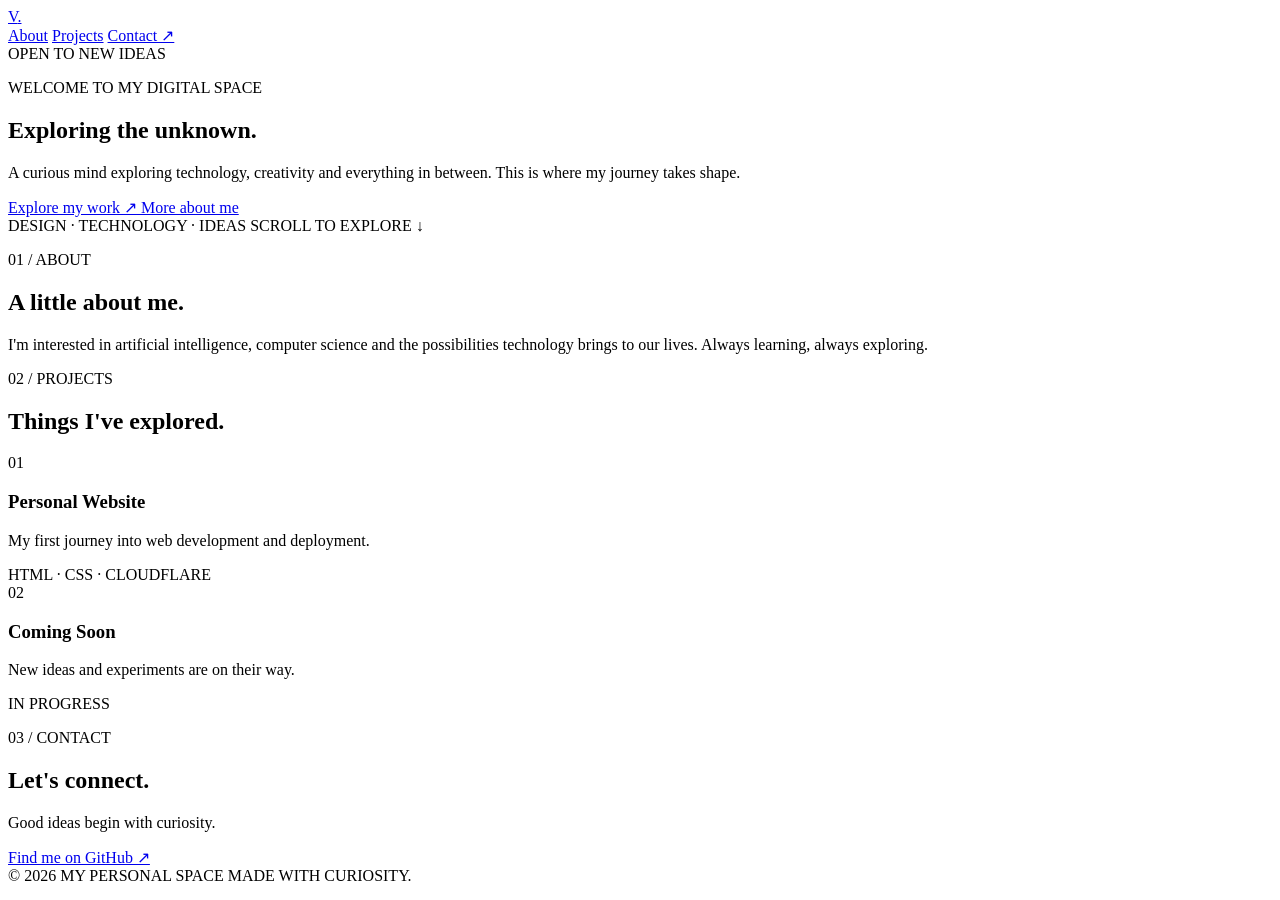
==== index.html @ 7385dcb7 "Add utils folder" ====
<!DOCTYPE html>
<html lang="en">
<head>
  <meta charset="UTF-8">
  <meta name="viewport" content="width=device-width, initial-scale=1.0">
  <meta name="theme-color" content="#080812">
  <meta name="description" content="A personal space for creativity, technology and exploration.">
  <title>My Personal Space</title>
  <link rel="stylesheet" href="style.css">
</head>

<body>
  <div class="ambient ambient-one"></div>
  <div class="ambient ambient-two"></div>

  <header class="navbar">
    <a href="#" class="logo">V<span>.</span></a>

    <nav>
      <a href="#about">About</a>
      <a href="#projects">Projects</a>
      <a href="#contact" class="nav-contact">Contact ↗</a>
    </nav>
  </header>

  <main>
    <section class="hero">
      <div class="status">
        <span class="status-dot"></span>
        OPEN TO NEW IDEAS
      </div>

      <p class="eyebrow">WELCOME TO MY DIGITAL SPACE</p>

      <h1>
        Exploring the
        <span class="gradient-text">unknown.</span>
      </h1>

      <p class="intro">
        A curious mind exploring technology,
        creativity and everything in between.
        This is where my journey takes shape.
      </p>

      <div class="hero-actions">
        <a href="#projects" class="button primary">
          Explore my work <span>↗</span>
        </a>
        <a href="#about" class="button secondary">
          More about me
        </a>
      </div>

      <div class="hero-footer">
        <span>DESIGN · TECHNOLOGY · IDEAS</span>
        <span>SCROLL TO EXPLORE ↓</span>
      </div>
    </section>

    <section class="content-section" id="about">
      <p class="section-label">01 / ABOUT</p>
      <h2>A little about me.</h2>
      <p>
        I'm interested in artificial intelligence,
        computer science and the possibilities
        technology brings to our lives.
        Always learning, always exploring.
      </p>
    </section>

    <section class="content-section" id="projects">
      <p class="section-label">02 / PROJECTS</p>
      <h2>Things I've explored.</h2>

      <div class="project-grid">
        <article class="project-card">
          <span class="project-number">01</span>
          <h3>Personal Website</h3>
          <p>My first journey into web development and deployment.</p>
          <span class="project-tag">HTML · CSS · CLOUDFLARE</span>
        </article>

        <article class="project-card">
          <span class="project-number">02</span>
          <h3>Coming Soon</h3>
          <p>New ideas and experiments are on their way.</p>
          <span class="project-tag">IN PROGRESS</span>
        </article>
      </div>
    </section>

    <section class="content-section contact" id="contact">
      <p class="section-label">03 / CONTACT</p>
      <h2>Let's connect.</h2>
      <p>Good ideas begin with curiosity.</p>
      <a href="https://github.com/" target="_blank" rel="noopener noreferrer">
        Find me on GitHub ↗
      </a>
    </section>
  </main>

  <footer>
    <span>© 2026 MY PERSONAL SPACE</span>
    <span>MADE WITH CURIOSITY.</span>
  </footer>
</body>
</html>
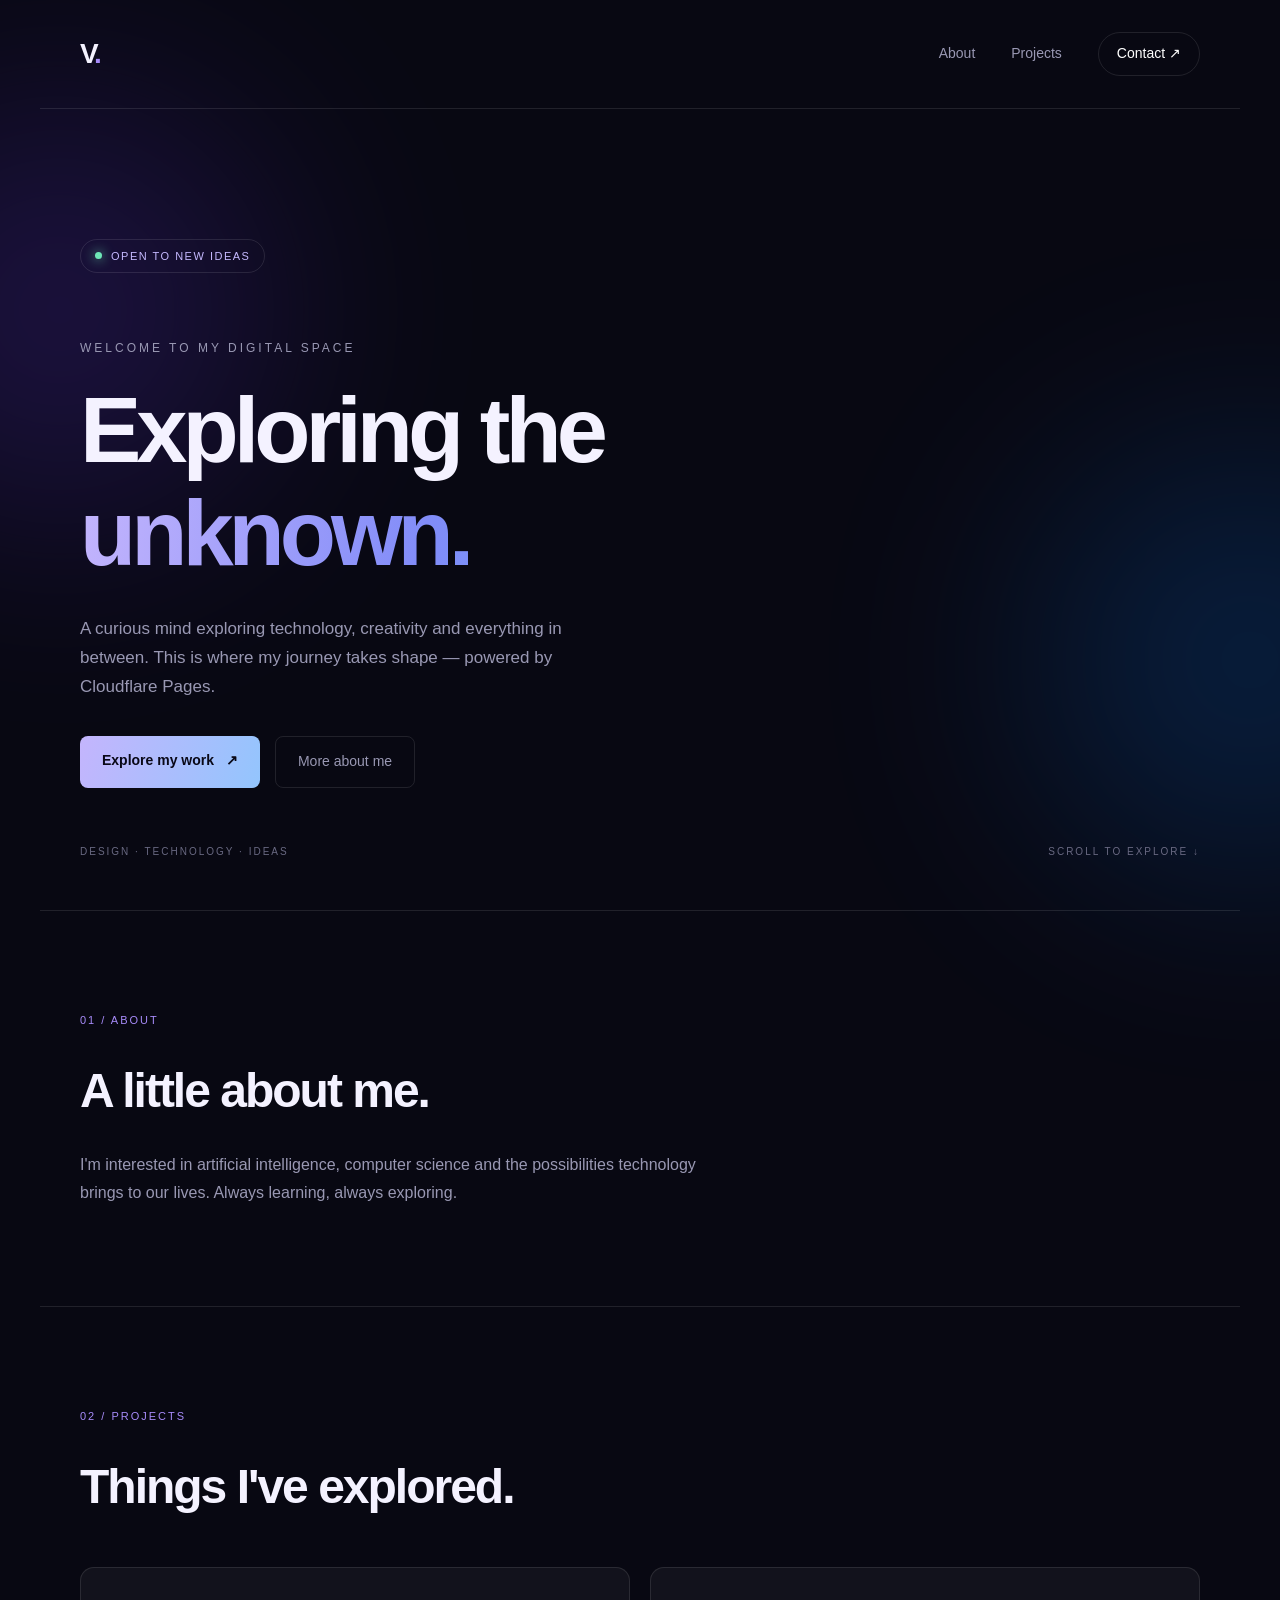
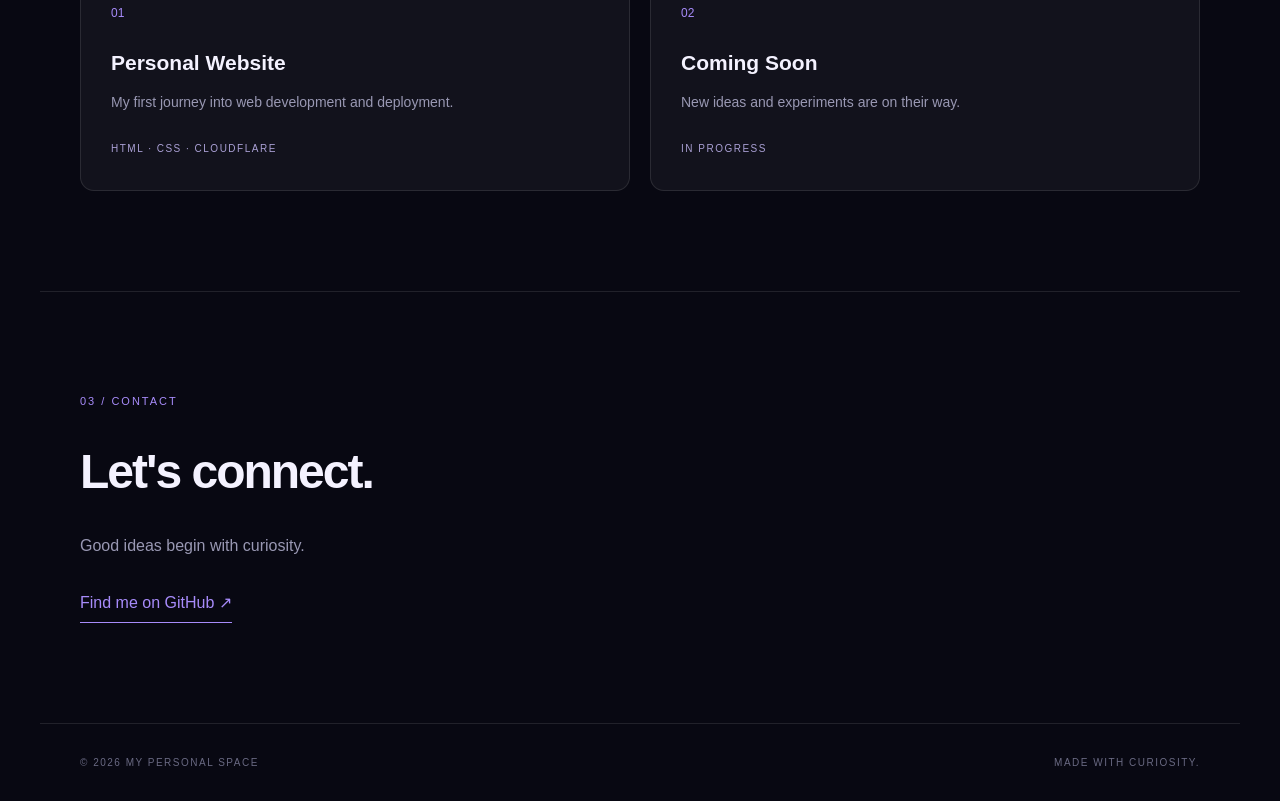
==== commit 9078a05a: "Update intro text to include Cloudflare Pages" ====
--- a/index.html
+++ b/index.html
@@ -40,7 +40,7 @@
       <p class="intro">
         A curious mind exploring technology,
         creativity and everything in between.
-        This is where my journey takes shape.
+        This is where my journey takes shape — powered by Cloudflare Pages.
       </p>
 
       <div class="hero-actions">
--- a/style.css
+++ b/style.css
@@ -0,0 +1,416 @@
+
+/* =========================
+   1. Global settings
+========================= */
+
+:root {
+  --bg: #080812;
+  --surface: rgba(255, 255, 255, 0.045);
+  --text: #f4f2ff;
+  --muted: #9998b3;
+  --purple: #a78bfa;
+  --blue: #60a5fa;
+  --border: rgba(255, 255, 255, 0.1);
+}
+
+* {
+  margin: 0;
+  padding: 0;
+  box-sizing: border-box;
+  scroll-behavior: smooth;
+}
+
+body {
+  min-height: 100vh;
+  overflow-x: hidden;
+  background: var(--bg);
+  color: var(--text);
+  font-family: Inter, -apple-system, BlinkMacSystemFont,
+    "Segoe UI", sans-serif;
+  line-height: 1.7;
+}
+
+a {
+  color: inherit;
+  text-decoration: none;
+}
+
+/* =========================
+   2. Background effects
+========================= */
+
+.ambient {
+  position: absolute;
+  width: 420px;
+  height: 420px;
+  border-radius: 50%;
+  filter: blur(120px);
+  opacity: 0.2;
+  pointer-events: none;
+  animation: float 10s ease-in-out infinite alternate;
+}
+
+.ambient-one {
+  top: 100px;
+  left: -150px;
+  background: #713cff;
+}
+
+.ambient-two {
+  top: 450px;
+  right: -180px;
+  background: #087cf5;
+  animation-delay: -5s;
+}
+
+@keyframes float {
+  from {
+    transform: translate(0, 0);
+  }
+  to {
+    transform: translate(60px, 40px);
+  }
+}
+
+/* =========================
+   3. Navigation
+========================= */
+
+.navbar {
+  position: relative;
+  z-index: 2;
+  max-width: 1200px;
+  margin: auto;
+  padding: 30px 40px;
+  display: flex;
+  align-items: center;
+  justify-content: space-between;
+  border-bottom: 1px solid var(--border);
+}
+
+.logo {
+  font-size: 28px;
+  font-weight: 800;
+  letter-spacing: -2px;
+}
+
+.logo span {
+  color: var(--purple);
+}
+
+.navbar nav {
+  display: flex;
+  align-items: center;
+  gap: 36px;
+  font-size: 14px;
+  color: var(--muted);
+}
+
+.navbar nav a {
+  transition: color 0.3s;
+}
+
+.navbar nav a:hover {
+  color: white;
+}
+
+.navbar .nav-contact {
+  color: white;
+  border: 1px solid var(--border);
+  padding: 9px 18px;
+  border-radius: 30px;
+}
+
+/* =========================
+   4. Hero section
+========================= */
+
+main {
+  position: relative;
+  z-index: 1;
+}
+
+.hero {
+  max-width: 1200px;
+  min-height: 650px;
+  margin: auto;
+  padding: 130px 40px 50px;
+  display: flex;
+  flex-direction: column;
+  align-items: flex-start;
+}
+
+.status {
+  display: flex;
+  align-items: center;
+  gap: 9px;
+  padding: 7px 14px;
+  border: 1px solid var(--border);
+  border-radius: 30px;
+  color: #c5b9ff;
+  font-size: 11px;
+  letter-spacing: 1.5px;
+}
+
+.status-dot {
+  width: 7px;
+  height: 7px;
+  border-radius: 50%;
+  background: #6ee7b7;
+  box-shadow: 0 0 12px #6ee7b7;
+}
+
+.eyebrow {
+  margin-top: 65px;
+  color: var(--muted);
+  font-size: 12px;
+  letter-spacing: 3px;
+}
+
+.hero h1 {
+  margin-top: 20px;
+  max-width: 850px;
+  font-size: clamp(48px, 8vw, 92px);
+  line-height: 1.12;
+  letter-spacing: -5px;
+  font-weight: 750;
+}
+
+.gradient-text {
+  display: block;
+  background: linear-gradient(
+    100deg,
+    #c4b5fd,
+    #818cf8,
+    #60a5fa,
+    #c084fc
+  );
+  background-size: 200% auto;
+  background-clip: text;
+  -webkit-background-clip: text;
+  color: transparent;
+  animation: gradient 6s linear infinite;
+}
+
+@keyframes gradient {
+  to {
+    background-position: 200% center;
+  }
+}
+
+.intro {
+  max-width: 520px;
+  margin-top: 30px;
+  color: var(--muted);
+  font-size: 17px;
+}
+
+.hero-actions {
+  display: flex;
+  gap: 15px;
+  margin-top: 35px;
+  flex-wrap: wrap;
+}
+
+.button {
+  padding: 13px 22px;
+  border-radius: 8px;
+  font-size: 14px;
+  transition: 0.3s;
+}
+
+.button.primary {
+  color: #090817;
+  background: linear-gradient(110deg, #c4b5fd, #93c5fd);
+  font-weight: 650;
+}
+
+.button.primary:hover {
+  transform: translateY(-3px);
+  box-shadow: 0 8px 30px rgba(139, 92, 246, 0.3);
+}
+
+.button.primary span {
+  margin-left: 8px;
+}
+
+.button.secondary {
+  border: 1px solid var(--border);
+  color: var(--muted);
+}
+
+.button.secondary:hover {
+  border-color: var(--purple);
+  color: white;
+}
+
+.hero-footer {
+  width: 100%;
+  margin-top: auto;
+  padding-top: 55px;
+  display: flex;
+  justify-content: space-between;
+  color: #696982;
+  font-size: 10px;
+  letter-spacing: 2px;
+}
+
+/* =========================
+   5. Content sections
+========================= */
+
+.content-section {
+  max-width: 1200px;
+  margin: auto;
+  padding: 100px 40px;
+  border-top: 1px solid var(--border);
+}
+
+.section-label {
+  color: var(--purple);
+  font-size: 11px;
+  letter-spacing: 2px;
+}
+
+.content-section h2 {
+  margin-top: 20px;
+  font-size: clamp(30px, 5vw, 48px);
+  letter-spacing: -2px;
+}
+
+.content-section > p:not(.section-label) {
+  max-width: 620px;
+  margin-top: 20px;
+  color: var(--muted);
+}
+
+/* =========================
+   6. Project cards
+========================= */
+
+.project-grid {
+  display: grid;
+  grid-template-columns: repeat(2, 1fr);
+  gap: 20px;
+  margin-top: 40px;
+}
+
+.project-card {
+  padding: 30px;
+  min-height: 220px;
+  background: var(--surface);
+  border: 1px solid var(--border);
+  border-radius: 14px;
+  transition: 0.3s;
+}
+
+.project-card:hover {
+  transform: translateY(-5px);
+  border-color: rgba(167, 139, 250, 0.5);
+  background: rgba(167, 139, 250, 0.07);
+}
+
+.project-number {
+  color: var(--purple);
+  font-size: 12px;
+}
+
+.project-card h3 {
+  margin-top: 20px;
+  font-size: 21px;
+}
+
+.project-card p {
+  margin-top: 10px;
+  color: var(--muted);
+  font-size: 14px;
+}
+
+.project-tag {
+  display: inline-block;
+  margin-top: 25px;
+  color: #aaa0d5;
+  font-size: 10px;
+  letter-spacing: 1.5px;
+}
+
+/* =========================
+   7. Contact and footer
+========================= */
+
+.contact > a {
+  display: inline-block;
+  margin-top: 30px;
+  color: var(--purple);
+  border-bottom: 1px solid var(--purple);
+  padding-bottom: 5px;
+}
+
+footer {
+  max-width: 1200px;
+  margin: auto;
+  padding: 30px 40px;
+  border-top: 1px solid var(--border);
+  display: flex;
+  justify-content: space-between;
+  color: #696982;
+  font-size: 10px;
+  letter-spacing: 1.5px;
+}
+
+/* =========================
+   8. Responsive design
+========================= */
+
+@media (max-width: 650px) {
+  .navbar {
+    padding: 22px 20px;
+  }
+
+  .navbar nav {
+    gap: 15px;
+    font-size: 12px;
+  }
+
+  .navbar .nav-contact {
+    padding: 6px 10px;
+  }
+
+  .hero {
+    min-height: 620px;
+    padding: 100px 22px 35px;
+  }
+
+  .hero h1 {
+    letter-spacing: -3px;
+  }
+
+  .eyebrow {
+    margin-top: 55px;
+    font-size: 10px;
+  }
+
+  .intro {
+    font-size: 15px;
+  }
+
+  .hero-footer {
+    font-size: 8px;
+    letter-spacing: 1px;
+    gap: 15px;
+  }
+
+  .content-section {
+    padding: 75px 22px;
+  }
+
+  .project-grid {
+    grid-template-columns: 1fr;
+  }
+
+  footer {
+    padding: 25px 20px;
+    font-size: 8px;
+    gap: 15px;
+  }
+}
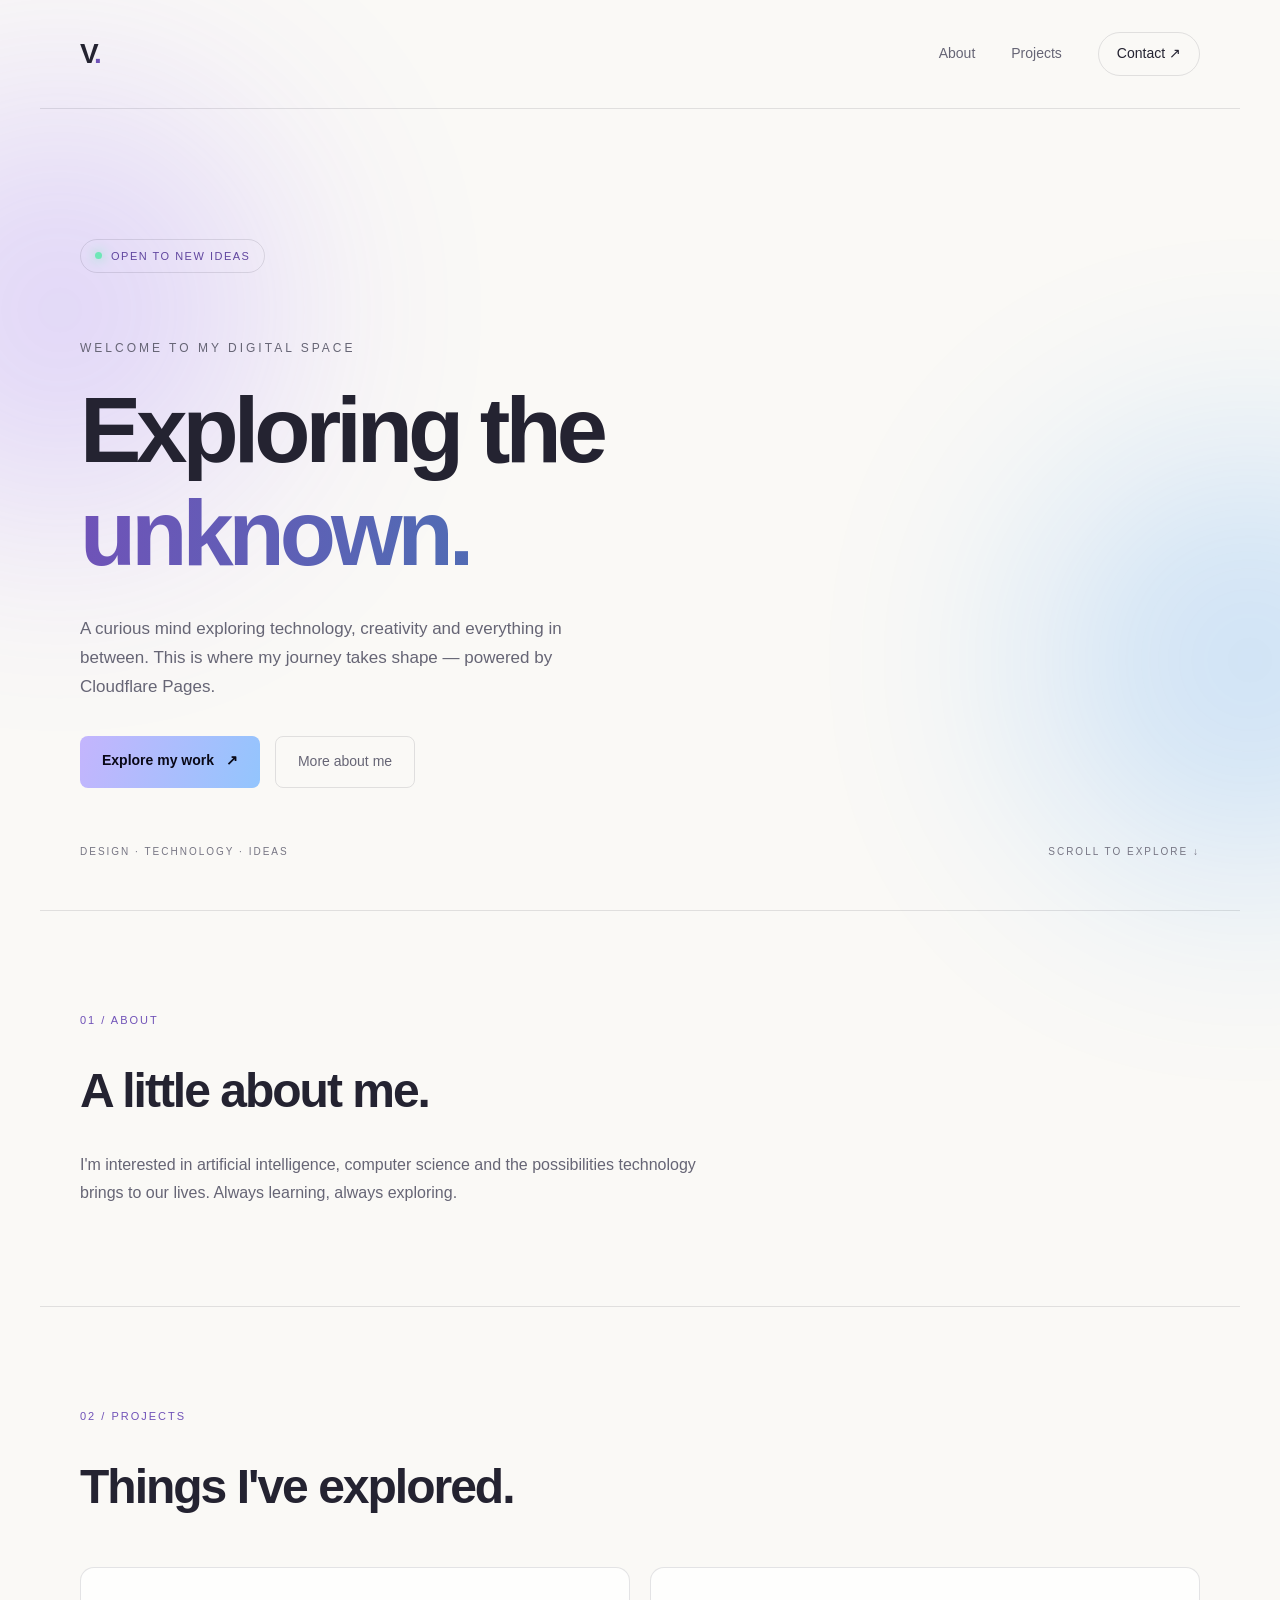
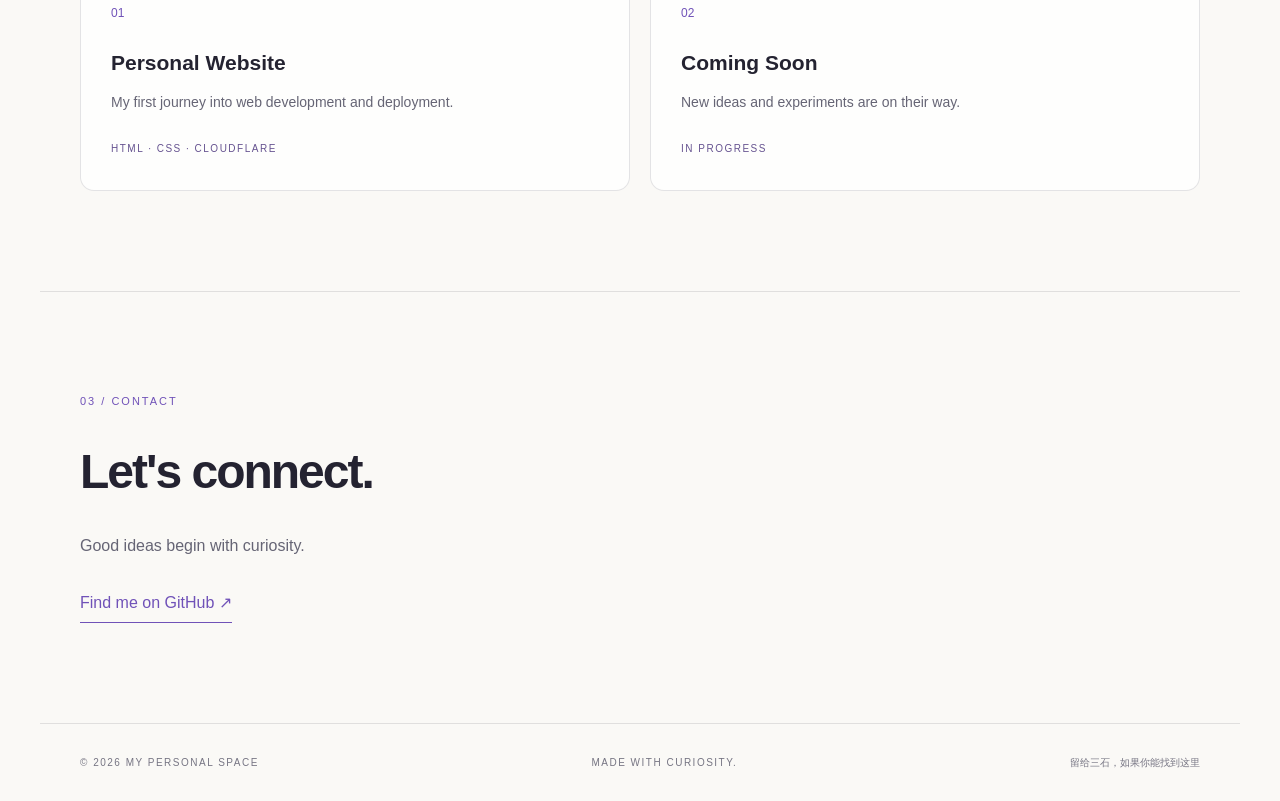
==== commit 4fba3762: "Switch personal site to light theme" ====
--- a/index.html
+++ b/index.html
@@ -3,7 +3,7 @@
 <head>
   <meta charset="UTF-8">
   <meta name="viewport" content="width=device-width, initial-scale=1.0">
-  <meta name="theme-color" content="#080812">
+  <meta name="theme-color" content="#faf9f6">
   <meta name="description" content="A personal space for creativity, technology and exploration.">
   <title>My Personal Space</title>
   <link rel="stylesheet" href="style.css">
@@ -103,6 +103,7 @@
   <footer>
     <span>© 2026 MY PERSONAL SPACE</span>
     <span>MADE WITH CURIOSITY.</span>
+    <a class="note-link" href="/note">留给三石，如果你能找到这里</a>
   </footer>
 </body>
 </html>
--- a/style.css
+++ b/style.css
@@ -4,13 +4,13 @@
 ========================= */
 
 :root {
-  --bg: #080812;
-  --surface: rgba(255, 255, 255, 0.045);
-  --text: #f4f2ff;
-  --muted: #9998b3;
-  --purple: #a78bfa;
-  --blue: #60a5fa;
-  --border: rgba(255, 255, 255, 0.1);
+  --bg: #faf9f6;
+  --surface: rgba(255, 255, 255, 0.78);
+  --text: #242331;
+  --muted: #666575;
+  --purple: #7052b8;
+  --blue: #4777b8;
+  --border: rgba(36, 35, 49, 0.12);
 }
 
 * {
@@ -111,11 +111,11 @@
 }
 
 .navbar nav a:hover {
-  color: white;
+  color: var(--text);
 }
 
 .navbar .nav-contact {
-  color: white;
+  color: var(--text);
   border: 1px solid var(--border);
   padding: 9px 18px;
   border-radius: 30px;
@@ -147,7 +147,7 @@
   padding: 7px 14px;
   border: 1px solid var(--border);
   border-radius: 30px;
-  color: #c5b9ff;
+  color: #61469f;
   font-size: 11px;
   letter-spacing: 1.5px;
 }
@@ -180,10 +180,10 @@
   display: block;
   background: linear-gradient(
     100deg,
-    #c4b5fd,
-    #818cf8,
-    #60a5fa,
-    #c084fc
+    #7052b8,
+    #5369b4,
+    #4777b8,
+    #8056a8
   );
   background-size: 200% auto;
   background-clip: text;
@@ -241,7 +241,7 @@
 
 .button.secondary:hover {
   border-color: var(--purple);
-  color: white;
+  color: var(--text);
 }
 
 .hero-footer {
@@ -250,7 +250,7 @@
   padding-top: 55px;
   display: flex;
   justify-content: space-between;
-  color: #696982;
+  color: #767583;
   font-size: 10px;
   letter-spacing: 2px;
 }
@@ -307,7 +307,7 @@
 .project-card:hover {
   transform: translateY(-5px);
   border-color: rgba(167, 139, 250, 0.5);
-  background: rgba(167, 139, 250, 0.07);
+  background: rgba(112, 82, 184, 0.055);
 }
 
 .project-number {
@@ -329,7 +329,7 @@
 .project-tag {
   display: inline-block;
   margin-top: 25px;
-  color: #aaa0d5;
+  color: #665390;
   font-size: 10px;
   letter-spacing: 1.5px;
 }
@@ -353,9 +353,20 @@
   border-top: 1px solid var(--border);
   display: flex;
   justify-content: space-between;
-  color: #696982;
+  color: #767583;
   font-size: 10px;
   letter-spacing: 1.5px;
+}
+
+.note-link {
+  color: #767583;
+  font-size: 10px;
+  letter-spacing: 0;
+  transition: color 0.2s;
+}
+
+.note-link:hover {
+  color: var(--purple);
 }
 
 /* =========================
@@ -412,5 +423,10 @@
     padding: 25px 20px;
     font-size: 8px;
     gap: 15px;
-  }
-}
+    flex-wrap: wrap;
+  }
+
+  .note-link {
+    flex-basis: 100%;
+  }
+}
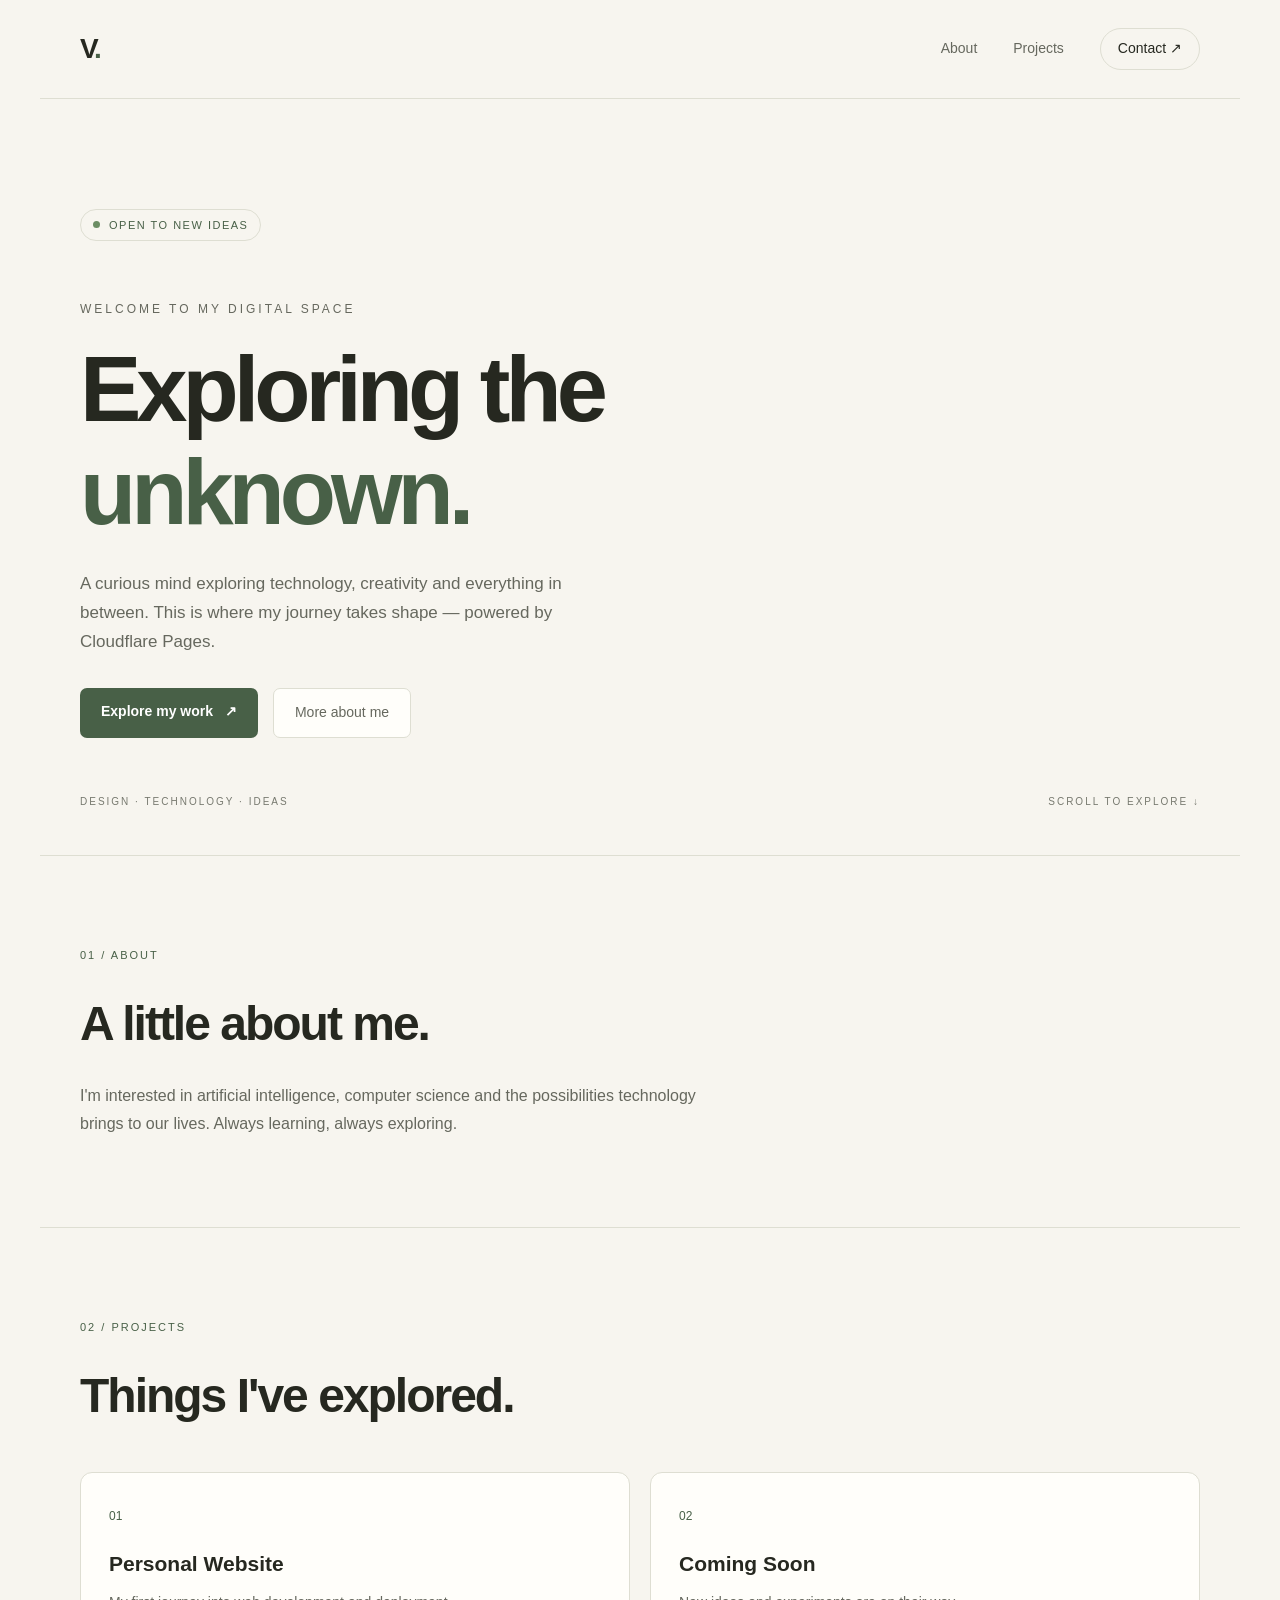
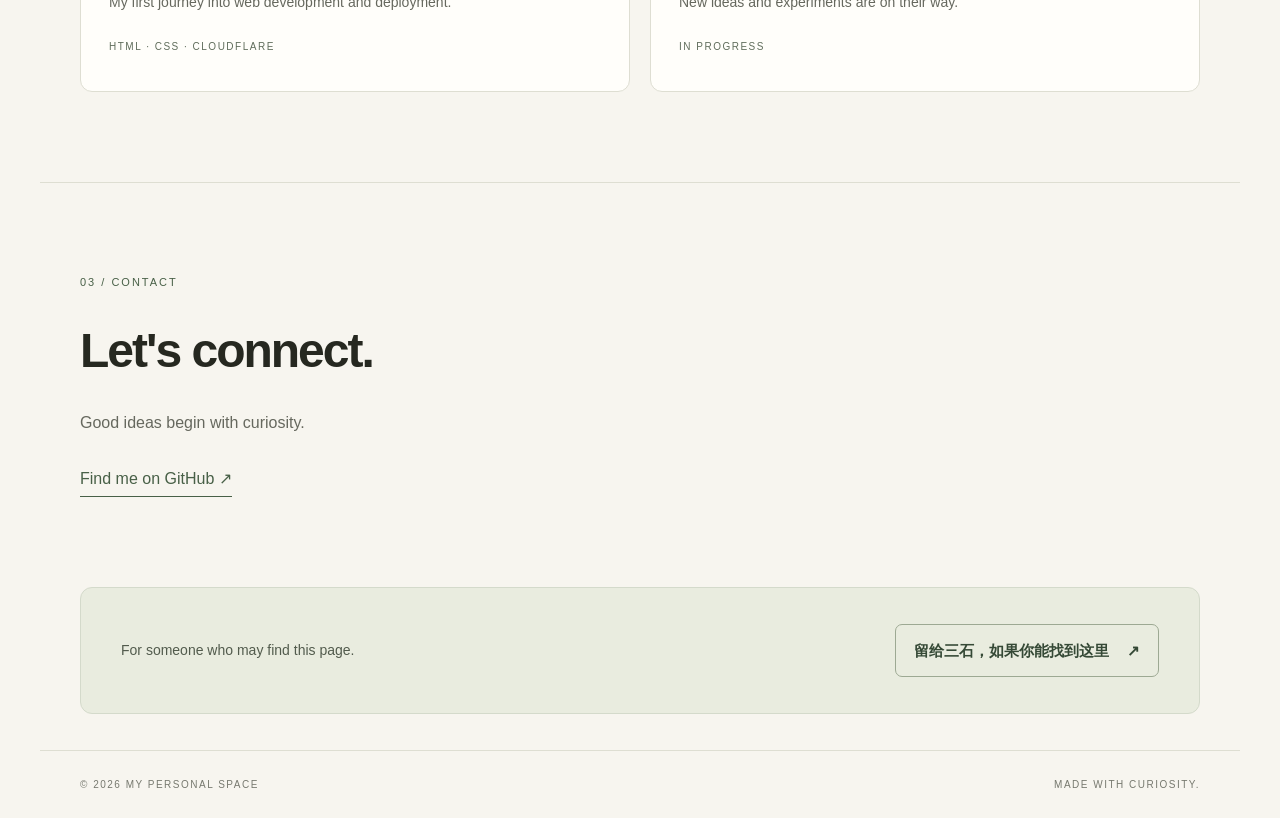
==== commit f4e6500d: "Redesign homepage with clear light theme" ====
--- a/index.html
+++ b/index.html
@@ -100,10 +100,14 @@
     </section>
   </main>
 
+  <section class="note-invitation" aria-label="A note for Sanshi">
+    <p>For someone who may find this page.</p>
+    <a class="note-link" href="/note">留给三石，如果你能找到这里 <span aria-hidden="true">↗</span></a>
+  </section>
+
   <footer>
     <span>© 2026 MY PERSONAL SPACE</span>
     <span>MADE WITH CURIOSITY.</span>
-    <a class="note-link" href="/note">留给三石，如果你能找到这里</a>
   </footer>
 </body>
 </html>
--- a/style.css
+++ b/style.css
@@ -1,432 +1,83 @@
-
-/* =========================
-   1. Global settings
-========================= */
-
 :root {
-  --bg: #faf9f6;
-  --surface: rgba(255, 255, 255, 0.78);
-  --text: #242331;
-  --muted: #666575;
-  --purple: #7052b8;
-  --blue: #4777b8;
-  --border: rgba(36, 35, 49, 0.12);
+  color-scheme: light;
+  --bg: #f7f5ef;
+  --paper: #fffefa;
+  --text: #262820;
+  --muted: #66685e;
+  --accent: #486047;
+  --border: #deded2;
 }
 
-* {
-  margin: 0;
-  padding: 0;
-  box-sizing: border-box;
-  scroll-behavior: smooth;
-}
-
+* { margin: 0; padding: 0; box-sizing: border-box; scroll-behavior: smooth; }
 body {
   min-height: 100vh;
   overflow-x: hidden;
   background: var(--bg);
   color: var(--text);
-  font-family: Inter, -apple-system, BlinkMacSystemFont,
-    "Segoe UI", sans-serif;
+  font-family: Inter, -apple-system, BlinkMacSystemFont, "Segoe UI", sans-serif;
   line-height: 1.7;
 }
-
-a {
-  color: inherit;
-  text-decoration: none;
-}
-
-/* =========================
-   2. Background effects
-========================= */
-
-.ambient {
-  position: absolute;
-  width: 420px;
-  height: 420px;
-  border-radius: 50%;
-  filter: blur(120px);
-  opacity: 0.2;
-  pointer-events: none;
-  animation: float 10s ease-in-out infinite alternate;
-}
-
-.ambient-one {
-  top: 100px;
-  left: -150px;
-  background: #713cff;
-}
-
-.ambient-two {
-  top: 450px;
-  right: -180px;
-  background: #087cf5;
-  animation-delay: -5s;
-}
-
-@keyframes float {
-  from {
-    transform: translate(0, 0);
-  }
-  to {
-    transform: translate(60px, 40px);
-  }
-}
-
-/* =========================
-   3. Navigation
-========================= */
-
+a { color: inherit; text-decoration: none; }
+.ambient { display: none; }
 .navbar {
-  position: relative;
-  z-index: 2;
-  max-width: 1200px;
-  margin: auto;
-  padding: 30px 40px;
-  display: flex;
-  align-items: center;
-  justify-content: space-between;
+  max-width: 1200px; margin: auto; padding: 25px 40px;
+  display: flex; align-items: center; justify-content: space-between;
   border-bottom: 1px solid var(--border);
 }
-
-.logo {
-  font-size: 28px;
-  font-weight: 800;
-  letter-spacing: -2px;
+.logo { font-size: 28px; font-weight: 800; letter-spacing: -2px; }
+.logo span { color: var(--accent); }
+.navbar nav { display: flex; align-items: center; gap: 36px; font-size: 14px; color: var(--muted); }
+.navbar nav a { transition: color .2s; }
+.navbar nav a:hover { color: var(--text); }
+.navbar .nav-contact { color: var(--text); border: 1px solid var(--border); padding: 8px 17px; border-radius: 30px; }
+main { position: relative; }
+.hero {
+  max-width: 1200px; min-height: 650px; margin: auto; padding: 110px 40px 45px;
+  display: flex; flex-direction: column; align-items: flex-start;
 }
-
-.logo span {
-  color: var(--purple);
+.status { display: flex; align-items: center; gap: 9px; padding: 6px 12px; border: 1px solid var(--border); border-radius: 30px; color: var(--accent); font-size: 11px; letter-spacing: 1.5px; }
+.status-dot { width: 7px; height: 7px; border-radius: 50%; background: #6b8d63; }
+.eyebrow { margin-top: 58px; color: var(--muted); font-size: 12px; letter-spacing: 3px; }
+.hero h1 { margin-top: 18px; max-width: 850px; font-size: clamp(48px, 8vw, 92px); line-height: 1.12; letter-spacing: -5px; font-weight: 750; }
+.gradient-text { display: block; color: var(--accent); }
+.intro { max-width: 520px; margin-top: 26px; color: var(--muted); font-size: 17px; }
+.hero-actions { display: flex; gap: 15px; margin-top: 32px; flex-wrap: wrap; }
+.button { padding: 12px 21px; border-radius: 7px; font-size: 14px; transition: .2s; }
+.button.primary { color: white; background: var(--accent); font-weight: 650; }
+.button.primary:hover { background: #354936; transform: translateY(-2px); }
+.button.primary span { margin-left: 8px; }
+.button.secondary { border: 1px solid var(--border); color: var(--muted); background: var(--paper); }
+.button.secondary:hover { border-color: var(--accent); color: var(--text); }
+.hero-footer { width: 100%; margin-top: auto; padding-top: 55px; display: flex; justify-content: space-between; color: #77796f; font-size: 10px; letter-spacing: 2px; }
+.content-section { max-width: 1200px; margin: auto; padding: 90px 40px; border-top: 1px solid var(--border); }
+.section-label { color: var(--accent); font-size: 11px; letter-spacing: 2px; }
+.content-section h2 { margin-top: 18px; font-size: clamp(30px, 5vw, 48px); letter-spacing: -2px; }
+.content-section > p:not(.section-label) { max-width: 620px; margin-top: 18px; color: var(--muted); }
+.project-grid { display: grid; grid-template-columns: repeat(2, 1fr); gap: 20px; margin-top: 36px; }
+.project-card { padding: 28px; min-height: 220px; background: var(--paper); border: 1px solid var(--border); border-radius: 12px; transition: .2s; }
+.project-card:hover { transform: translateY(-3px); border-color: #9ca996; }
+.project-number { color: var(--accent); font-size: 12px; }
+.project-card h3 { margin-top: 18px; font-size: 21px; }
+.project-card p { margin-top: 9px; color: var(--muted); font-size: 14px; }
+.project-tag { display: inline-block; margin-top: 23px; color: #606d5b; font-size: 10px; letter-spacing: 1.5px; }
+.contact > a { display: inline-block; margin-top: 28px; color: var(--accent); border-bottom: 1px solid var(--accent); padding-bottom: 4px; }
+.note-invitation { max-width: 1120px; margin: 0 auto 36px; padding: 36px 40px; background: #e9ecdf; border: 1px solid #d4dacb; border-radius: 12px; display: flex; align-items: center; justify-content: space-between; gap: 24px; }
+.note-invitation p { color: #525b4d; font-size: 14px; }
+.note-link { flex: 0 0 auto; display: inline-flex; align-items: center; gap: 18px; padding: 13px 18px; border: 1px solid #9da993; border-radius: 7px; color: #354936; font-size: 15px; font-weight: 600; transition: .2s; }
+.note-link:hover { background: #dce2d3; border-color: var(--accent); }
+footer { max-width: 1200px; margin: auto; padding: 25px 40px; border-top: 1px solid var(--border); display: flex; justify-content: space-between; color: #77796f; font-size: 10px; letter-spacing: 1.5px; }
+@media (max-width: 650px) {
+  .navbar { padding: 20px; }
+  .navbar nav { gap: 14px; font-size: 12px; }
+  .navbar .nav-contact { padding: 6px 9px; }
+  .hero { min-height: 620px; padding: 85px 22px 30px; }
+  .hero h1 { letter-spacing: -3px; }
+  .eyebrow { margin-top: 48px; font-size: 10px; }
+  .intro { font-size: 15px; }
+  .hero-footer { font-size: 8px; letter-spacing: 1px; gap: 15px; }
+  .content-section { padding: 70px 22px; }
+  .project-grid { grid-template-columns: 1fr; }
+  .note-invitation { margin: 0 20px 25px; padding: 24px; align-items: flex-start; flex-direction: column; }
+  .note-link { width: 100%; justify-content: space-between; }
+  footer { padding: 22px 20px; font-size: 8px; gap: 12px; flex-wrap: wrap; }
 }
-
-.navbar nav {
-  display: flex;
-  align-items: center;
-  gap: 36px;
-  font-size: 14px;
-  color: var(--muted);
-}
-
-.navbar nav a {
-  transition: color 0.3s;
-}
-
-.navbar nav a:hover {
-  color: var(--text);
-}
-
-.navbar .nav-contact {
-  color: var(--text);
-  border: 1px solid var(--border);
-  padding: 9px 18px;
-  border-radius: 30px;
-}
-
-/* =========================
-   4. Hero section
-========================= */
-
-main {
-  position: relative;
-  z-index: 1;
-}
-
-.hero {
-  max-width: 1200px;
-  min-height: 650px;
-  margin: auto;
-  padding: 130px 40px 50px;
-  display: flex;
-  flex-direction: column;
-  align-items: flex-start;
-}
-
-.status {
-  display: flex;
-  align-items: center;
-  gap: 9px;
-  padding: 7px 14px;
-  border: 1px solid var(--border);
-  border-radius: 30px;
-  color: #61469f;
-  font-size: 11px;
-  letter-spacing: 1.5px;
-}
-
-.status-dot {
-  width: 7px;
-  height: 7px;
-  border-radius: 50%;
-  background: #6ee7b7;
-  box-shadow: 0 0 12px #6ee7b7;
-}
-
-.eyebrow {
-  margin-top: 65px;
-  color: var(--muted);
-  font-size: 12px;
-  letter-spacing: 3px;
-}
-
-.hero h1 {
-  margin-top: 20px;
-  max-width: 850px;
-  font-size: clamp(48px, 8vw, 92px);
-  line-height: 1.12;
-  letter-spacing: -5px;
-  font-weight: 750;
-}
-
-.gradient-text {
-  display: block;
-  background: linear-gradient(
-    100deg,
-    #7052b8,
-    #5369b4,
-    #4777b8,
-    #8056a8
-  );
-  background-size: 200% auto;
-  background-clip: text;
-  -webkit-background-clip: text;
-  color: transparent;
-  animation: gradient 6s linear infinite;
-}
-
-@keyframes gradient {
-  to {
-    background-position: 200% center;
-  }
-}
-
-.intro {
-  max-width: 520px;
-  margin-top: 30px;
-  color: var(--muted);
-  font-size: 17px;
-}
-
-.hero-actions {
-  display: flex;
-  gap: 15px;
-  margin-top: 35px;
-  flex-wrap: wrap;
-}
-
-.button {
-  padding: 13px 22px;
-  border-radius: 8px;
-  font-size: 14px;
-  transition: 0.3s;
-}
-
-.button.primary {
-  color: #090817;
-  background: linear-gradient(110deg, #c4b5fd, #93c5fd);
-  font-weight: 650;
-}
-
-.button.primary:hover {
-  transform: translateY(-3px);
-  box-shadow: 0 8px 30px rgba(139, 92, 246, 0.3);
-}
-
-.button.primary span {
-  margin-left: 8px;
-}
-
-.button.secondary {
-  border: 1px solid var(--border);
-  color: var(--muted);
-}
-
-.button.secondary:hover {
-  border-color: var(--purple);
-  color: var(--text);
-}
-
-.hero-footer {
-  width: 100%;
-  margin-top: auto;
-  padding-top: 55px;
-  display: flex;
-  justify-content: space-between;
-  color: #767583;
-  font-size: 10px;
-  letter-spacing: 2px;
-}
-
-/* =========================
-   5. Content sections
-========================= */
-
-.content-section {
-  max-width: 1200px;
-  margin: auto;
-  padding: 100px 40px;
-  border-top: 1px solid var(--border);
-}
-
-.section-label {
-  color: var(--purple);
-  font-size: 11px;
-  letter-spacing: 2px;
-}
-
-.content-section h2 {
-  margin-top: 20px;
-  font-size: clamp(30px, 5vw, 48px);
-  letter-spacing: -2px;
-}
-
-.content-section > p:not(.section-label) {
-  max-width: 620px;
-  margin-top: 20px;
-  color: var(--muted);
-}
-
-/* =========================
-   6. Project cards
-========================= */
-
-.project-grid {
-  display: grid;
-  grid-template-columns: repeat(2, 1fr);
-  gap: 20px;
-  margin-top: 40px;
-}
-
-.project-card {
-  padding: 30px;
-  min-height: 220px;
-  background: var(--surface);
-  border: 1px solid var(--border);
-  border-radius: 14px;
-  transition: 0.3s;
-}
-
-.project-card:hover {
-  transform: translateY(-5px);
-  border-color: rgba(167, 139, 250, 0.5);
-  background: rgba(112, 82, 184, 0.055);
-}
-
-.project-number {
-  color: var(--purple);
-  font-size: 12px;
-}
-
-.project-card h3 {
-  margin-top: 20px;
-  font-size: 21px;
-}
-
-.project-card p {
-  margin-top: 10px;
-  color: var(--muted);
-  font-size: 14px;
-}
-
-.project-tag {
-  display: inline-block;
-  margin-top: 25px;
-  color: #665390;
-  font-size: 10px;
-  letter-spacing: 1.5px;
-}
-
-/* =========================
-   7. Contact and footer
-========================= */
-
-.contact > a {
-  display: inline-block;
-  margin-top: 30px;
-  color: var(--purple);
-  border-bottom: 1px solid var(--purple);
-  padding-bottom: 5px;
-}
-
-footer {
-  max-width: 1200px;
-  margin: auto;
-  padding: 30px 40px;
-  border-top: 1px solid var(--border);
-  display: flex;
-  justify-content: space-between;
-  color: #767583;
-  font-size: 10px;
-  letter-spacing: 1.5px;
-}
-
-.note-link {
-  color: #767583;
-  font-size: 10px;
-  letter-spacing: 0;
-  transition: color 0.2s;
-}
-
-.note-link:hover {
-  color: var(--purple);
-}
-
-/* =========================
-   8. Responsive design
-========================= */
-
-@media (max-width: 650px) {
-  .navbar {
-    padding: 22px 20px;
-  }
-
-  .navbar nav {
-    gap: 15px;
-    font-size: 12px;
-  }
-
-  .navbar .nav-contact {
-    padding: 6px 10px;
-  }
-
-  .hero {
-    min-height: 620px;
-    padding: 100px 22px 35px;
-  }
-
-  .hero h1 {
-    letter-spacing: -3px;
-  }
-
-  .eyebrow {
-    margin-top: 55px;
-    font-size: 10px;
-  }
-
-  .intro {
-    font-size: 15px;
-  }
-
-  .hero-footer {
-    font-size: 8px;
-    letter-spacing: 1px;
-    gap: 15px;
-  }
-
-  .content-section {
-    padding: 75px 22px;
-  }
-
-  .project-grid {
-    grid-template-columns: 1fr;
-  }
-
-  footer {
-    padding: 25px 20px;
-    font-size: 8px;
-    gap: 15px;
-    flex-wrap: wrap;
-  }
-
-  .note-link {
-    flex-basis: 100%;
-  }
-}
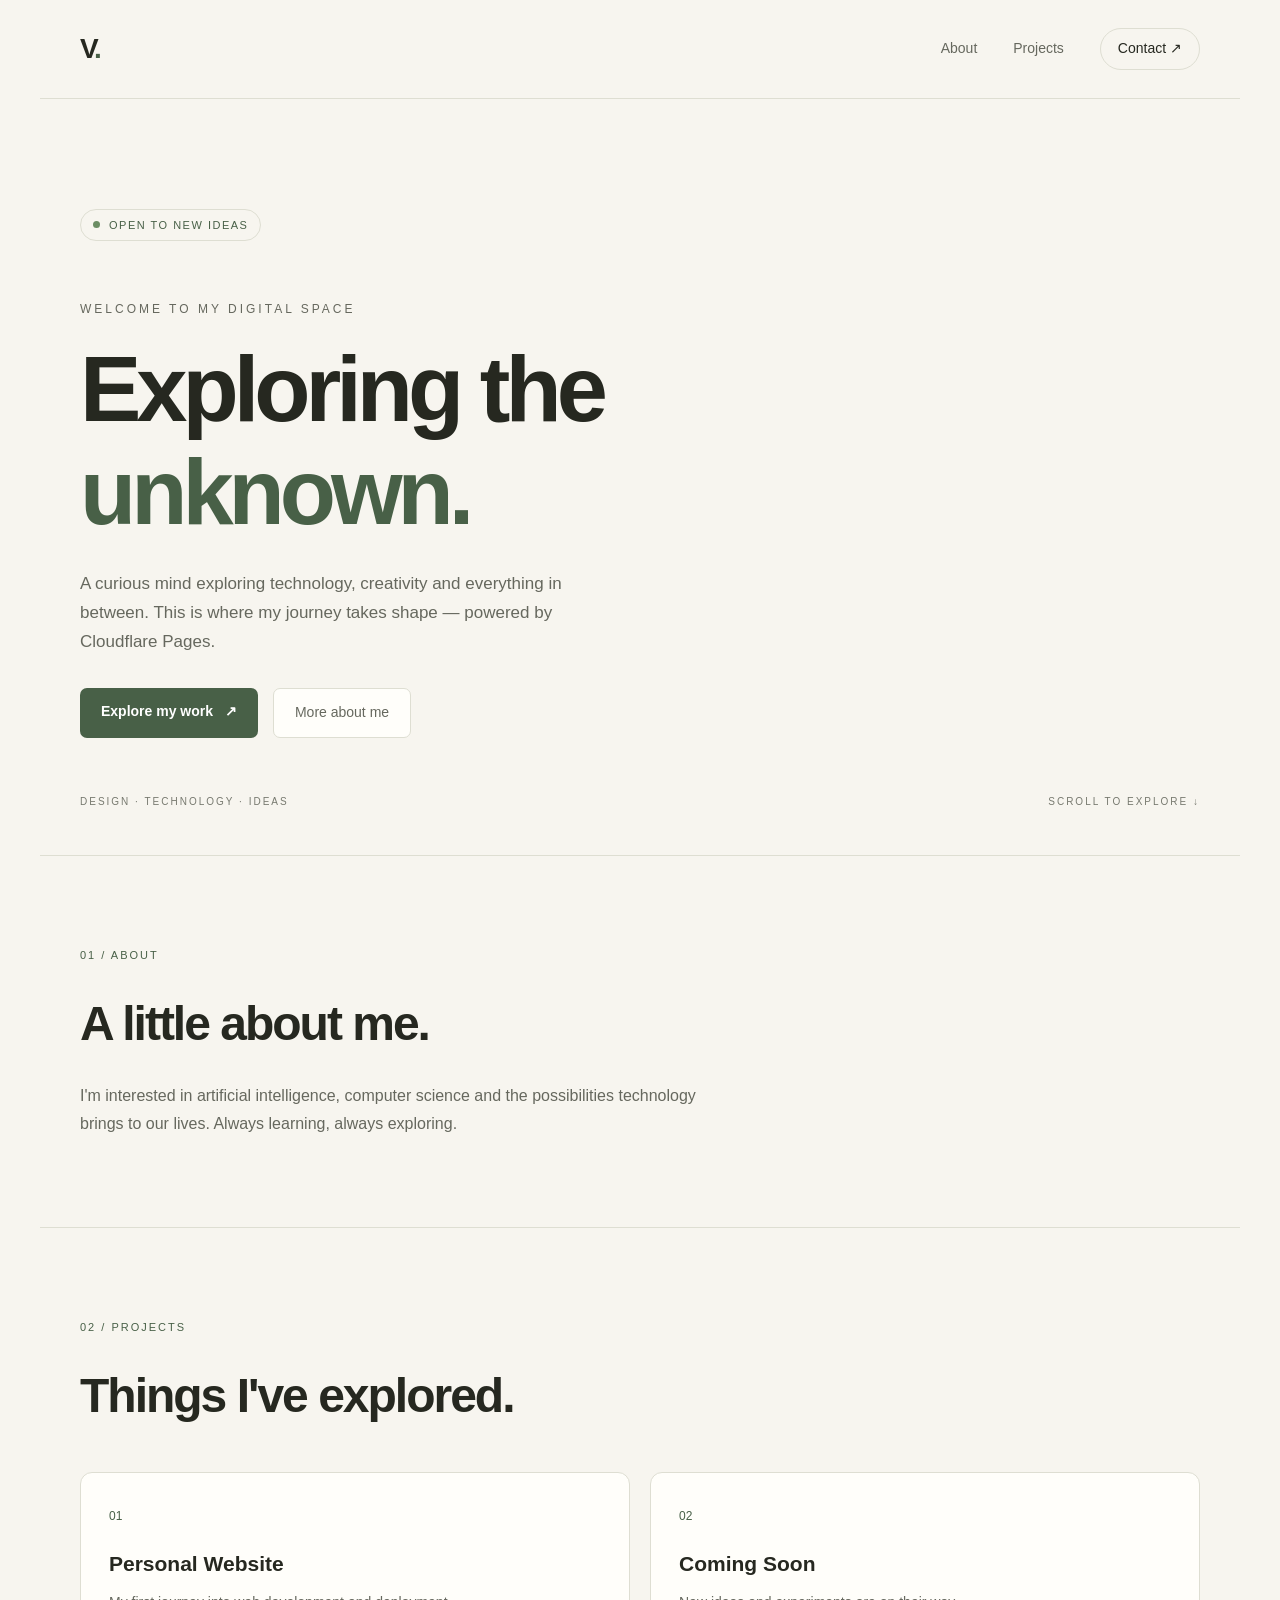
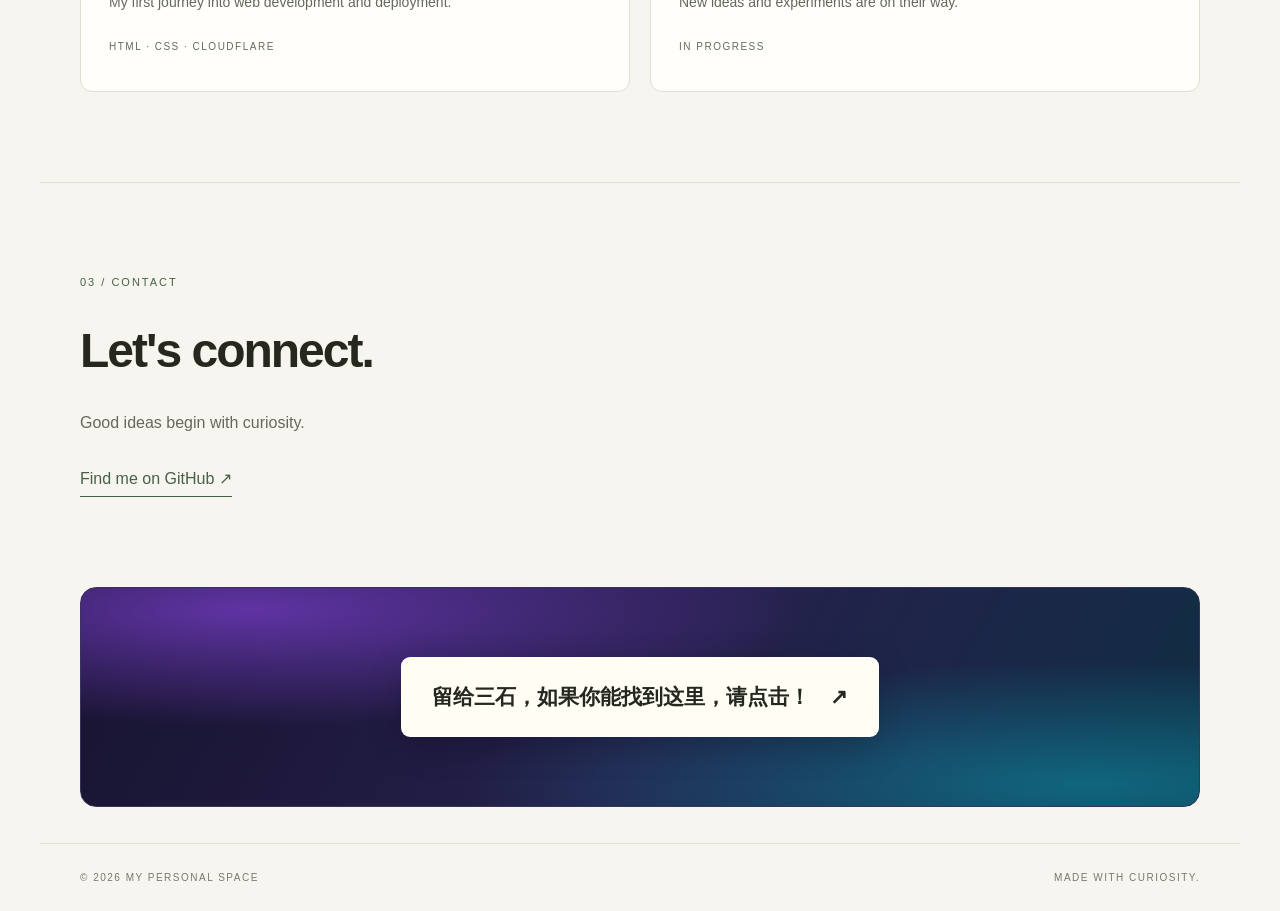
==== commit 737eb2cc: "Center and highlight note invitation" ====
--- a/index.html
+++ b/index.html
@@ -100,9 +100,8 @@
     </section>
   </main>
 
-  <section class="note-invitation" aria-label="A note for Sanshi">
-    <p>For someone who may find this page.</p>
-    <a class="note-link" href="/note">留给三石，如果你能找到这里 <span aria-hidden="true">↗</span></a>
+  <section class="note-invitation" aria-label="留给三石">
+    <a class="note-link" href="/note">留给三石，如果你能找到这里，请点击！ <span aria-hidden="true">↗</span></a>
   </section>
 
   <footer>
--- a/style.css
+++ b/style.css
@@ -61,10 +61,9 @@
 .project-card p { margin-top: 9px; color: var(--muted); font-size: 14px; }
 .project-tag { display: inline-block; margin-top: 23px; color: #606d5b; font-size: 10px; letter-spacing: 1.5px; }
 .contact > a { display: inline-block; margin-top: 28px; color: var(--accent); border-bottom: 1px solid var(--accent); padding-bottom: 4px; }
-.note-invitation { max-width: 1120px; margin: 0 auto 36px; padding: 36px 40px; background: #e9ecdf; border: 1px solid #d4dacb; border-radius: 12px; display: flex; align-items: center; justify-content: space-between; gap: 24px; }
-.note-invitation p { color: #525b4d; font-size: 14px; }
-.note-link { flex: 0 0 auto; display: inline-flex; align-items: center; gap: 18px; padding: 13px 18px; border: 1px solid #9da993; border-radius: 7px; color: #354936; font-size: 15px; font-weight: 600; transition: .2s; }
-.note-link:hover { background: #dce2d3; border-color: var(--accent); }
+.note-invitation { position: relative; isolation: isolate; overflow: hidden; max-width: 1120px; min-height: 220px; margin: 0 auto 36px; padding: 42px; background: radial-gradient(ellipse at 15% 10%, rgb(125 64 210 / 70%), transparent 42%), radial-gradient(ellipse at 90% 90%, rgb(12 150 174 / 55%), transparent 44%), linear-gradient(120deg, #17132f, #25204b 52%, #102e43); border: 1px solid #38345b; border-radius: 16px; display: flex; align-items: center; justify-content: center; }
+.note-link { position: relative; display: inline-flex; align-items: center; justify-content: center; gap: 20px; padding: 21px 30px; border: 1px solid rgb(255 255 255 / 70%); border-radius: 9px; background: #fffdf4; color: #242820; font-size: clamp(17px, 2.2vw, 21px); font-weight: 700; box-shadow: 0 10px 35px rgb(0 0 0 / 18%); transition: .2s; }
+.note-link:hover { transform: translateY(-2px); background: #fff; box-shadow: 0 14px 40px rgb(0 0 0 / 28%); }
 footer { max-width: 1200px; margin: auto; padding: 25px 40px; border-top: 1px solid var(--border); display: flex; justify-content: space-between; color: #77796f; font-size: 10px; letter-spacing: 1.5px; }
 @media (max-width: 650px) {
   .navbar { padding: 20px; }
@@ -77,7 +76,7 @@
   .hero-footer { font-size: 8px; letter-spacing: 1px; gap: 15px; }
   .content-section { padding: 70px 22px; }
   .project-grid { grid-template-columns: 1fr; }
-  .note-invitation { margin: 0 20px 25px; padding: 24px; align-items: flex-start; flex-direction: column; }
-  .note-link { width: 100%; justify-content: space-between; }
+  .note-invitation { min-height: 190px; margin: 0 20px 25px; padding: 24px; }
+  .note-link { width: 100%; padding: 18px 16px; gap: 10px; }
   footer { padding: 22px 20px; font-size: 8px; gap: 12px; flex-wrap: wrap; }
 }
